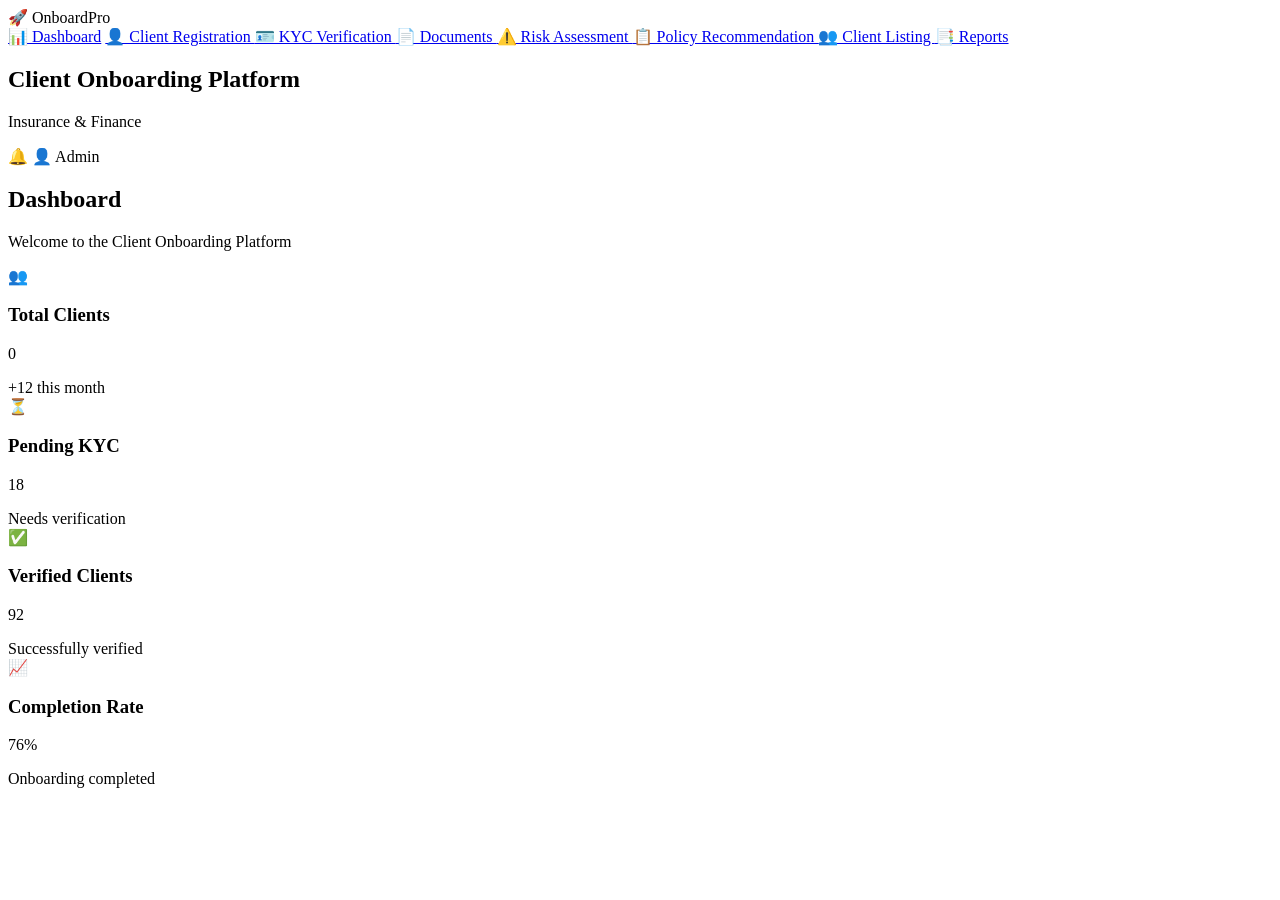
==== index.html @ d0cab1ac "Add files via upload" ====
<!DOCTYPE html>
<html lang="en">
<head>
    <meta charset="UTF-8">
    <meta name="viewport" content="width=device-width, initial-scale=1.0">

    <title>Client Onboarding Platform</title>

    <link rel="stylesheet" href="css/style.css">
</head>

<body>

    <!-- Sidebar -->
    <aside class="sidebar">

        <div class="logo">
            🚀 OnboardPro
        </div>

        <nav>

          <a href="../../index.html">📊 Dashboard</a>

            <a href="css/pages/client-registration.html">
                👤 Client Registration
            </a>

            <a href="css/pages/kyc-verification.html">
                🪪 KYC Verification
            </a>

            <a href="css/pages/documents.html">
                📄 Documents
            </a>

            <a href="css/pages/risk-assessment.html">
               ⚠️ Risk Assessment
              </a>
            
            

           <a href="css/pages/policy-recommendation.html">
    📋 Policy Recommendation
</a>

            <a href="css/pages/client-listing.html">
                👥 Client Listing
            </a>

            <a href="css/pages/reports.html">
    📑 Reports
</a>

        </nav>

    </aside>


    <!-- Main Area -->
    <main class="main-content">

        <!-- Top Navbar -->
        <header class="top-navbar">

            <div>
                <h2>Client Onboarding Platform</h2>
                <p>Insurance & Finance</p>
            </div>

            <div class="user-section">
                <span>🔔</span>
                <span>👤 Admin</span>
            </div>

        </header>


        <!-- Page Content -->
        <section class="content">

            <h1>Dashboard</h1>

            <p class="welcome-text">
                Welcome to the Client Onboarding Platform
            </p>

            <div class="dashboard-cards">

                <div class="card">
                    <div class="card-icon">👥</div>
                    <h3>Total Clients</h3>
                    <p class="card-number" id="dashboardTotalClients">0</p>
                    <span>+12 this month</span>
                </div>

                <div class="card">
                    <div class="card-icon">⏳</div>
                    <h3>Pending KYC</h3>
                    <p class="card-number" id="dashboardPendingKyc">18</p>
                    <span>Needs verification</span>
                </div>

                <div class="card">
                    <div class="card-icon">✅</div>
                    <h3>Verified Clients</h3>
                    <p class="card-number" id="dashboardVerifiedClients">92</p>
                    <span>Successfully verified</span>
                </div>

                <div class="card">
                    <div class="card-icon">📈</div>
                    <h3>Completion Rate</h3>
                   <p class="card-number" id="dashboardCompletionRate">76%</p>
                    <span>Onboarding completed</span>
                </div>

            </div>

        </section>

    </main>
    <script src="css/js/script.js"></script>

</body>
</html>
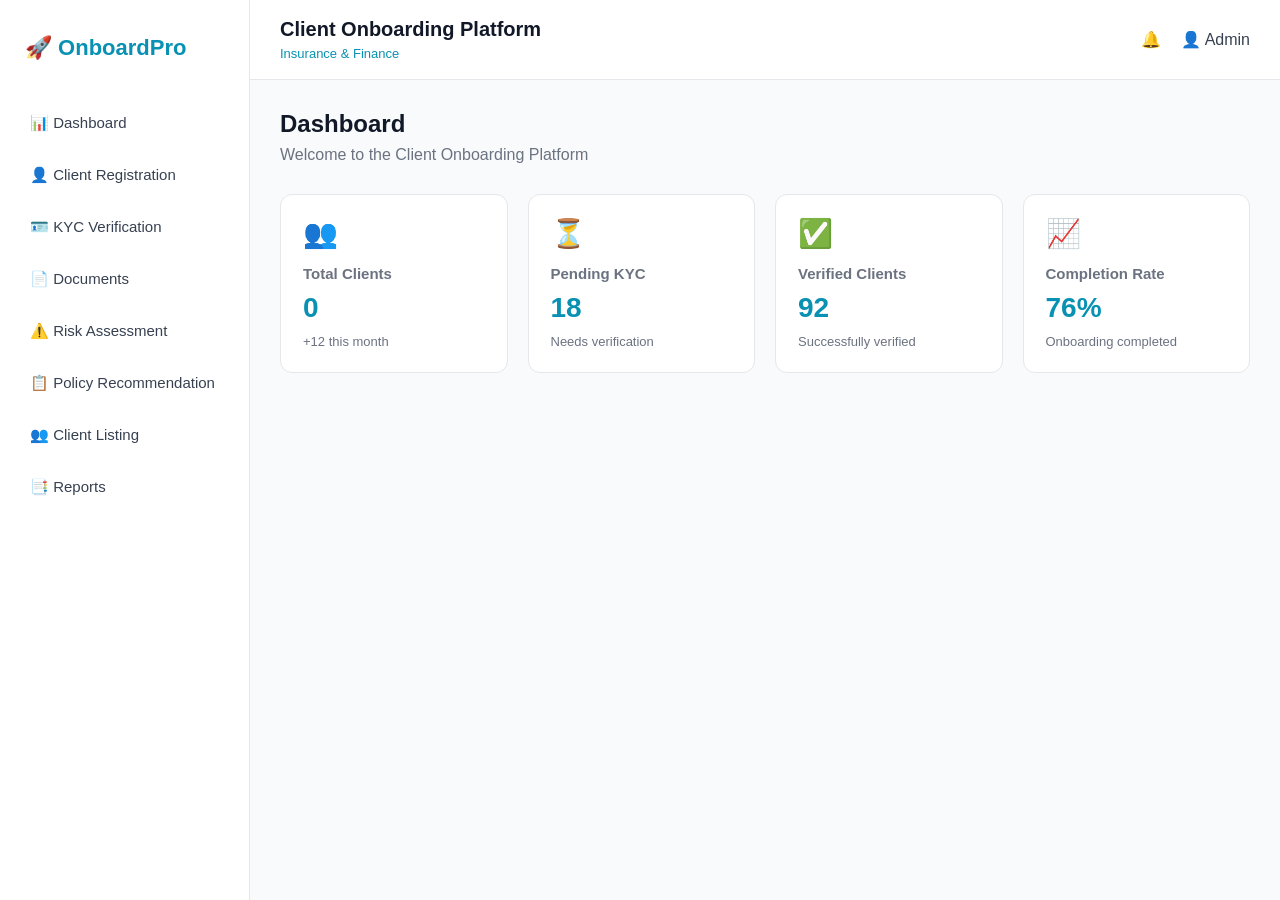
==== commit fcf01511: "Add OnboardPro client onboarding platform" ====
--- a/index.html
+++ b/index.html
@@ -1,126 +1,126 @@
-<!DOCTYPE html>
-<html lang="en">
-<head>
-    <meta charset="UTF-8">
-    <meta name="viewport" content="width=device-width, initial-scale=1.0">
-
-    <title>Client Onboarding Platform</title>
-
-    <link rel="stylesheet" href="css/style.css">
-</head>
-
-<body>
-
-    <!-- Sidebar -->
-    <aside class="sidebar">
-
-        <div class="logo">
-            🚀 OnboardPro
-        </div>
-
-        <nav>
-
-          <a href="../../index.html">📊 Dashboard</a>
-
-            <a href="css/pages/client-registration.html">
-                👤 Client Registration
-            </a>
-
-            <a href="css/pages/kyc-verification.html">
-                🪪 KYC Verification
-            </a>
-
-            <a href="css/pages/documents.html">
-                📄 Documents
-            </a>
-
-            <a href="css/pages/risk-assessment.html">
-               ⚠️ Risk Assessment
-              </a>
-            
-            
-
-           <a href="css/pages/policy-recommendation.html">
-    📋 Policy Recommendation
-</a>
-
-            <a href="css/pages/client-listing.html">
-                👥 Client Listing
-            </a>
-
-            <a href="css/pages/reports.html">
-    📑 Reports
-</a>
-
-        </nav>
-
-    </aside>
-
-
-    <!-- Main Area -->
-    <main class="main-content">
-
-        <!-- Top Navbar -->
-        <header class="top-navbar">
-
-            <div>
-                <h2>Client Onboarding Platform</h2>
-                <p>Insurance & Finance</p>
-            </div>
-
-            <div class="user-section">
-                <span>🔔</span>
-                <span>👤 Admin</span>
-            </div>
-
-        </header>
-
-
-        <!-- Page Content -->
-        <section class="content">
-
-            <h1>Dashboard</h1>
-
-            <p class="welcome-text">
-                Welcome to the Client Onboarding Platform
-            </p>
-
-            <div class="dashboard-cards">
-
-                <div class="card">
-                    <div class="card-icon">👥</div>
-                    <h3>Total Clients</h3>
-                    <p class="card-number" id="dashboardTotalClients">0</p>
-                    <span>+12 this month</span>
-                </div>
-
-                <div class="card">
-                    <div class="card-icon">⏳</div>
-                    <h3>Pending KYC</h3>
-                    <p class="card-number" id="dashboardPendingKyc">18</p>
-                    <span>Needs verification</span>
-                </div>
-
-                <div class="card">
-                    <div class="card-icon">✅</div>
-                    <h3>Verified Clients</h3>
-                    <p class="card-number" id="dashboardVerifiedClients">92</p>
-                    <span>Successfully verified</span>
-                </div>
-
-                <div class="card">
-                    <div class="card-icon">📈</div>
-                    <h3>Completion Rate</h3>
-                   <p class="card-number" id="dashboardCompletionRate">76%</p>
-                    <span>Onboarding completed</span>
-                </div>
-
-            </div>
-
-        </section>
-
-    </main>
-    <script src="css/js/script.js"></script>
-
-</body>
+<!DOCTYPE html>
+<html lang="en">
+<head>
+    <meta charset="UTF-8">
+    <meta name="viewport" content="width=device-width, initial-scale=1.0">
+
+    <title>Client Onboarding Platform</title>
+
+    <link rel="stylesheet" href="css/style.css">
+</head>
+
+<body>
+
+    <!-- Sidebar -->
+    <aside class="sidebar">
+
+        <div class="logo">
+            🚀 OnboardPro
+        </div>
+
+        <nav>
+
+          <a href="../../index.html">📊 Dashboard</a>
+
+            <a href="css/pages/client-registration.html">
+                👤 Client Registration
+            </a>
+
+            <a href="css/pages/kyc-verification.html">
+                🪪 KYC Verification
+            </a>
+
+            <a href="css/pages/documents.html">
+                📄 Documents
+            </a>
+
+            <a href="css/pages/risk-assessment.html">
+               ⚠️ Risk Assessment
+              </a>
+            
+            
+
+           <a href="css/pages/policy-recommendation.html">
+    📋 Policy Recommendation
+</a>
+
+            <a href="css/pages/client-listing.html">
+                👥 Client Listing
+            </a>
+
+            <a href="css/pages/reports.html">
+    📑 Reports
+</a>
+
+        </nav>
+
+    </aside>
+
+
+    <!-- Main Area -->
+    <main class="main-content">
+
+        <!-- Top Navbar -->
+        <header class="top-navbar">
+
+            <div>
+                <h2>Client Onboarding Platform</h2>
+                <p>Insurance & Finance</p>
+            </div>
+
+            <div class="user-section">
+                <span>🔔</span>
+                <span>👤 Admin</span>
+            </div>
+
+        </header>
+
+
+        <!-- Page Content -->
+        <section class="content">
+
+            <h1>Dashboard</h1>
+
+            <p class="welcome-text">
+                Welcome to the Client Onboarding Platform
+            </p>
+
+            <div class="dashboard-cards">
+
+                <div class="card">
+                    <div class="card-icon">👥</div>
+                    <h3>Total Clients</h3>
+                    <p class="card-number" id="dashboardTotalClients">0</p>
+                    <span>+12 this month</span>
+                </div>
+
+                <div class="card">
+                    <div class="card-icon">⏳</div>
+                    <h3>Pending KYC</h3>
+                    <p class="card-number" id="dashboardPendingKyc">18</p>
+                    <span>Needs verification</span>
+                </div>
+
+                <div class="card">
+                    <div class="card-icon">✅</div>
+                    <h3>Verified Clients</h3>
+                    <p class="card-number" id="dashboardVerifiedClients">92</p>
+                    <span>Successfully verified</span>
+                </div>
+
+                <div class="card">
+                    <div class="card-icon">📈</div>
+                    <h3>Completion Rate</h3>
+                   <p class="card-number" id="dashboardCompletionRate">76%</p>
+                    <span>Onboarding completed</span>
+                </div>
+
+            </div>
+
+        </section>
+
+    </main>
+    <script src="css/js/script.js"></script>
+
+</body>
 </html>
--- a/css/style.css
+++ b/css/style.css
@@ -0,0 +1,362 @@
+* {
+    margin: 0;
+    padding: 0;
+    box-sizing: border-box;
+}
+
+body {
+    font-family: Arial, sans-serif;
+    background-color: #f8fafc;
+    color: #111827;
+}
+
+/* =========================
+   Sidebar
+========================= */
+
+.sidebar {
+    position: fixed;
+    left: 0;
+    top: 0;
+    width: 250px;
+    height: 100vh;
+    background-color: #ffffff;
+    border-right: 1px solid #e5e7eb;
+    padding: 25px 15px;
+}
+
+.logo {
+    font-size: 22px;
+    font-weight: bold;
+    color: #0891B2;
+    padding: 10px;
+    margin-bottom: 30px;
+}
+
+.sidebar nav {
+    display: flex;
+    flex-direction: column;
+    gap: 8px;
+}
+
+.sidebar nav a {
+    text-decoration: none;
+    color: #374151;
+    padding: 13px 15px;
+    border-radius: 8px;
+    font-size: 15px;
+}
+
+.sidebar nav a:hover {
+    background-color: #CFFAFE;
+    color: #0891B2;
+}
+
+.sidebar nav a.active {
+    background-color: #0891B2;
+    color: white;
+}
+
+/* =========================
+   Main Content
+========================= */
+
+.main-content {
+    margin-left: 250px;
+    min-height: 100vh;
+}
+
+/* =========================
+   Top Navbar
+========================= */
+
+.top-navbar,
+.topbar {
+    height: 80px;
+    background-color: white;
+    border-bottom: 1px solid #e5e7eb;
+
+    display: flex;
+    align-items: center;
+    justify-content: space-between;
+
+    padding: 0 30px;
+}
+
+.top-navbar h2,
+.topbar h2 {
+    font-size: 20px;
+    color: #111827;
+}
+
+.top-navbar p,
+.topbar p {
+    margin-top: 5px;
+    font-size: 13px;
+    color: #0891B2;
+}
+
+.user-section {
+    display: flex;
+    align-items: center;
+    gap: 20px;
+    color: #374151;
+}
+
+/* =========================
+   Dashboard / Content
+========================= */
+
+.content,
+.content-area {
+    padding: 30px;
+}
+
+.content h1,
+.content-area h1 {
+    color: #111827;
+    text-align: left;
+    margin: 0;
+}
+
+.welcome-text {
+    text-align: left;
+    margin-top: 8px;
+    color: #6b7280;
+}
+
+.content-area > p {
+    margin-top: 8px;
+    color: #6b7280;
+}
+
+/* =========================
+   Dashboard Cards
+========================= */
+
+.dashboard-cards {
+    display: grid;
+    grid-template-columns: repeat(4, 1fr);
+    gap: 20px;
+    margin-top: 30px;
+}
+
+.card {
+    background-color: white;
+    border: 1px solid #e5e7eb;
+    border-radius: 12px;
+    padding: 22px;
+}
+
+.card-icon {
+    font-size: 28px;
+    margin-bottom: 15px;
+}
+
+.card h3 {
+    font-size: 15px;
+    color: #6b7280;
+    margin-bottom: 10px;
+}
+
+.card-number {
+    font-size: 28px;
+    font-weight: bold;
+    color: #0891B2;
+    margin-bottom: 8px;
+}
+
+.card span {
+    font-size: 13px;
+    color: #6b7280;
+}
+
+/* =========================
+   Client Registration Form
+========================= */
+
+.registration-card {
+    background-color: white;
+    border: 1px solid #e5e7eb;
+    border-radius: 12px;
+    padding: 30px;
+    margin-top: 30px;
+}
+
+.registration-card h2 {
+    color: #0891B2;
+    font-size: 20px;
+    margin-bottom: 25px;
+}
+
+.form-row {
+    display: grid;
+    grid-template-columns: 1fr 1fr;
+    gap: 20px;
+    margin-bottom: 20px;
+}
+
+.form-group {
+    display: flex;
+    flex-direction: column;
+}
+
+.form-group label {
+    font-size: 14px;
+    font-weight: bold;
+    margin-bottom: 8px;
+    color: #374151;
+}
+
+.form-group input,
+.form-group select,
+.form-group textarea {
+    width: 100%;
+    padding: 12px;
+    border: 1px solid #d1d5db;
+    border-radius: 7px;
+    font-size: 14px;
+    font-family: Arial, sans-serif;
+}
+
+.form-group input:focus,
+.form-group select:focus,
+.form-group textarea:focus {
+    outline: none;
+    border-color: #0891B2;
+}
+
+.full-width {
+    margin-bottom: 20px;
+}
+
+.section-title {
+    margin-top: 30px;
+}
+
+.form-actions {
+    display: flex;
+    justify-content: flex-end;
+    gap: 12px;
+    margin-top: 25px;
+}
+
+.cancel-btn,
+.submit-btn {
+    padding: 12px 22px;
+    border-radius: 7px;
+    font-size: 14px;
+    cursor: pointer;
+}
+
+.cancel-btn {
+    background-color: white;
+    border: 1px solid #d1d5db;
+    color: #374151;
+}
+
+.submit-btn {
+    background-color: #0891B2;
+    border: none;
+    color: white;
+}
+
+.submit-btn:hover {
+    background-color: #0e7490;
+}
+
+/* =========================
+   Client Listing Table
+========================= */
+
+.registration-card table {
+    width: 100%;
+    border-collapse: collapse;
+    margin-top: 20px;
+    background-color: white;
+}
+
+.registration-card th {
+    background-color: #0891B2;
+    color: white;
+    padding: 14px 16px;
+    text-align: left;
+    font-size: 14px;
+    white-space: nowrap;
+}
+
+.registration-card td {
+    padding: 14px 16px;
+    border-bottom: 1px solid #e5e7eb;
+    color: #374151;
+    font-size: 14px;
+    white-space: nowrap;
+}
+
+.registration-card tbody tr:hover {
+    background-color: #f0fdff;
+}
+
+.registration-card td button {
+    background-color: #ef4444;
+    color: white;
+    border: none;
+    padding: 8px 14px;
+    border-radius: 6px;
+    cursor: pointer;
+    font-size: 13px;
+}
+
+.registration-card td button:hover {
+    background-color: #dc2626;
+}
+
+/* =========================
+   Responsive Design
+========================= */
+
+@media (max-width: 900px) {
+
+    .sidebar {
+        width: 210px;
+    }
+
+    .main-content {
+        margin-left: 210px;
+    }
+
+    .dashboard-cards {
+        grid-template-columns: repeat(2, 1fr);
+    }
+}
+
+@media (max-width: 700px) {
+
+    .sidebar {
+        position: relative;
+        width: 100%;
+        height: auto;
+    }
+
+    .main-content {
+        margin-left: 0;
+    }
+
+    .dashboard-cards {
+        grid-template-columns: 1fr;
+    }
+
+    .form-row {
+        grid-template-columns: 1fr;
+    }
+
+    .top-navbar,
+    .topbar {
+        padding: 0 15px;
+    }
+
+    .content,
+    .content-area {
+        padding: 20px;
+    }
+}
